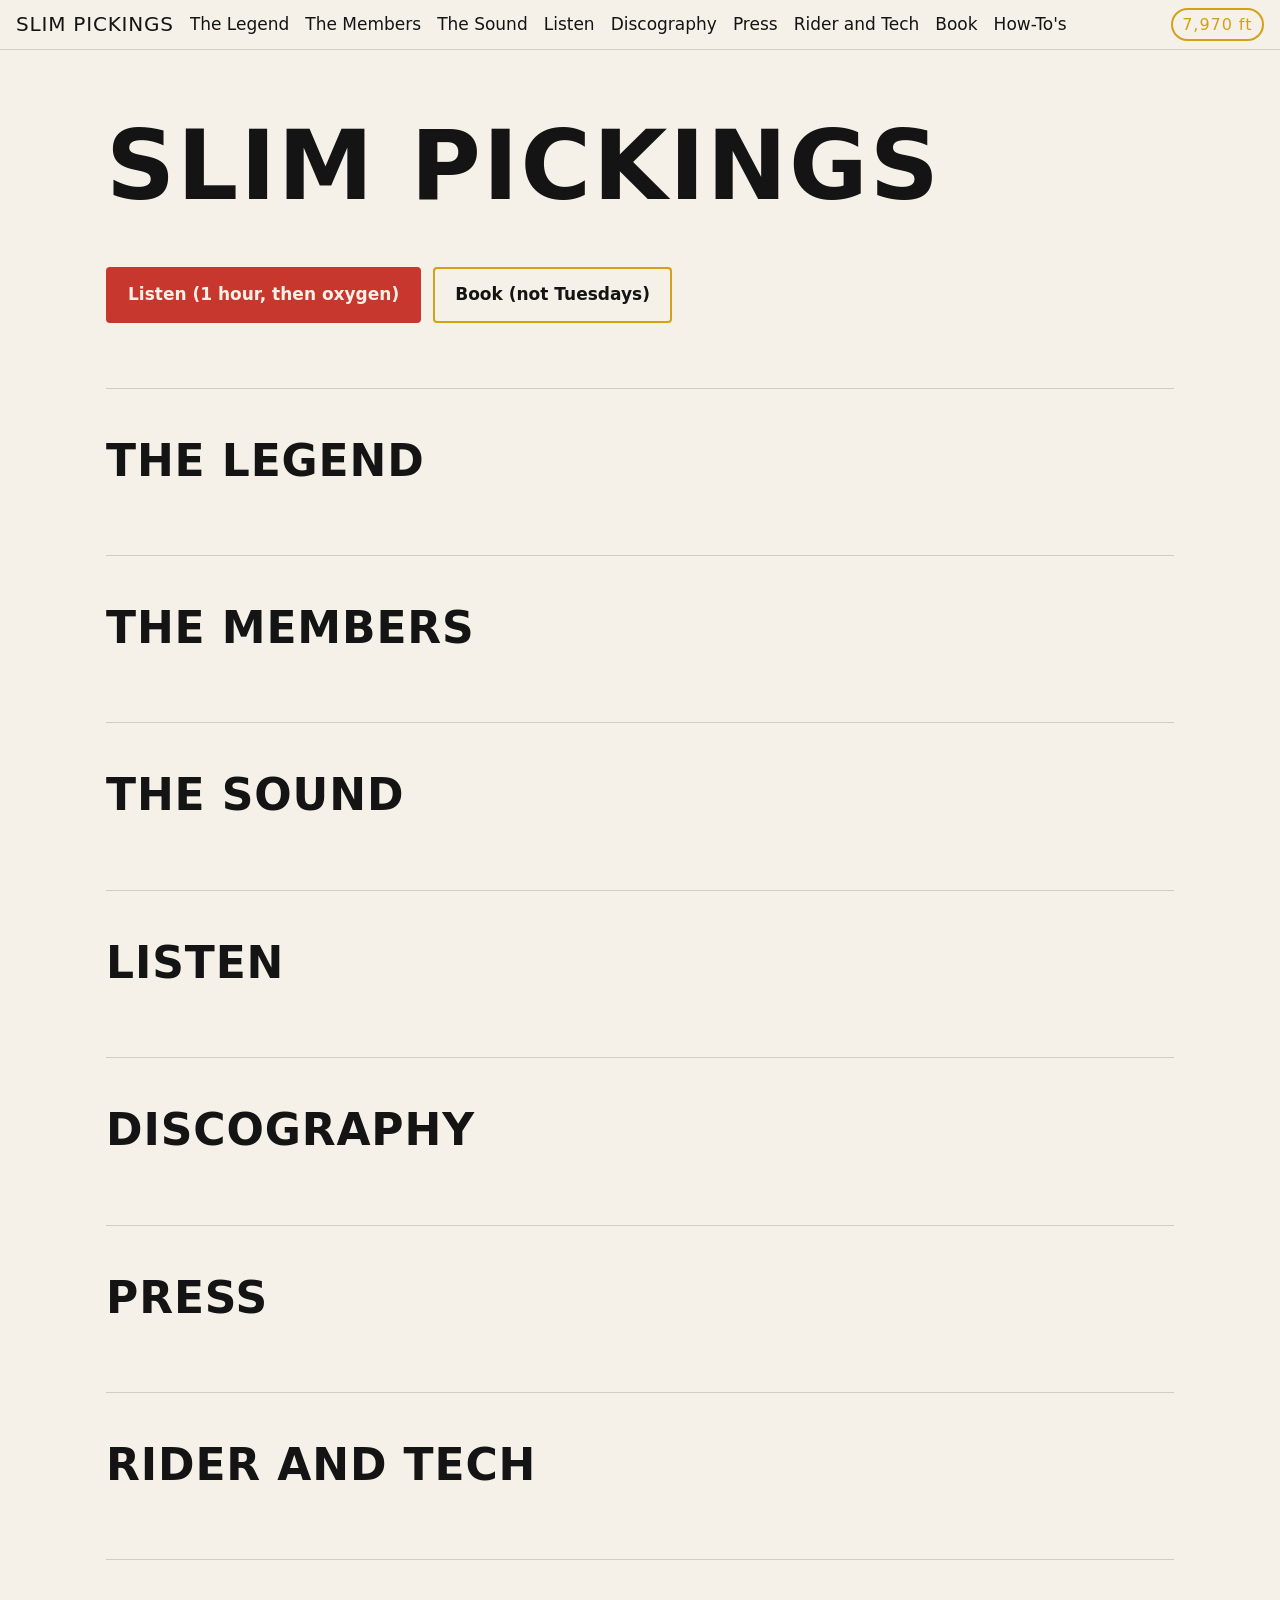
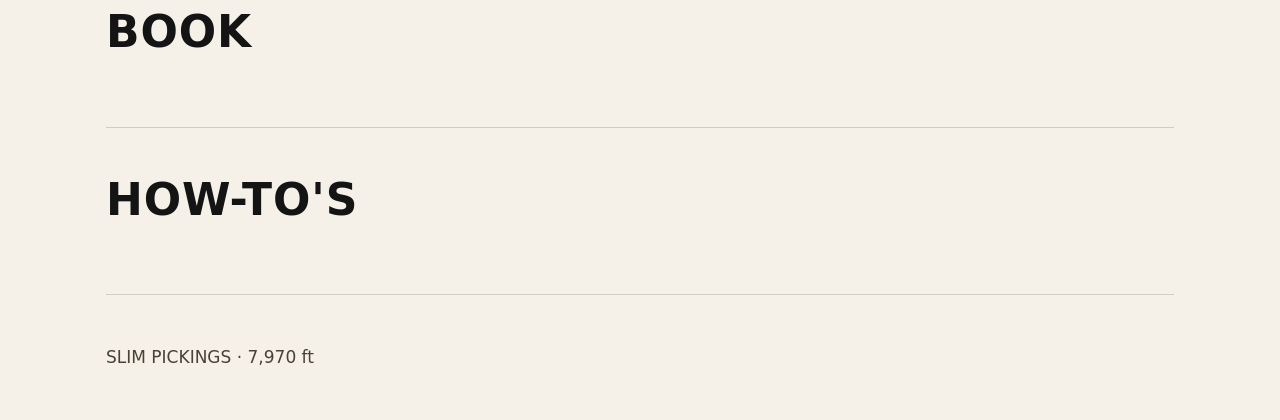
==== index.html @ 4cf45680 "feat(scaffold): eleven sections, sticky nav, palette tokens, PWA shell, Firebase config - index.html" ====
<!doctype html>
<html lang="en">
  <head>
    <meta charset="utf-8" />
    <meta name="viewport" content="width=device-width, initial-scale=1" />
    <title>SLIM PICKINGS</title>
    <meta
      name="description"
      content="Two decks, one horse, strictly 4/4. The highest DJs on Earth."
    />
    <meta name="color-scheme" content="dark light" />
    <meta name="theme-color" content="#0b1a2b" />
    <link rel="manifest" href="manifest.json" />
    <link rel="icon" href="assets/icons/favicon.svg" type="image/svg+xml" />
    <link rel="icon" href="assets/icons/icon-192.png" type="image/png" sizes="192x192" />
    <link rel="apple-touch-icon" href="assets/icons/apple-touch-icon.png" />
    <meta name="apple-mobile-web-app-capable" content="yes" />
    <meta name="apple-mobile-web-app-status-bar-style" content="black-translucent" />
    <meta name="apple-mobile-web-app-title" content="SLIM PICKINGS" />
    <link rel="stylesheet" href="styles.css" />
    <script type="module" src="app.js"></script>
  </head>
  <body>
    <a class="skip-link" href="#main">Skip to content</a>

    <nav class="site-nav" aria-label="Sections">
      <a class="site-nav__home" href="#top">SLIM PICKINGS</a>
      <ul class="site-nav__list">
        <li><a href="#legend">The Legend</a></li>
        <li><a href="#members">The Members</a></li>
        <li><a href="#sound">The Sound</a></li>
        <li><a href="#listen">Listen</a></li>
        <li><a href="#releases">Discography</a></li>
        <li><a href="#press">Press</a></li>
        <li><a href="#rider">Rider and Tech</a></li>
        <li><a href="#book">Book</a></li>
        <li><a href="#howto">How-To's</a></li>
      </ul>
      <span class="altitude-badge">7,970 ft</span>
    </nav>

    <main id="main">
      <section id="top" class="hero" aria-labelledby="hero-title">
        <h1 id="hero-title">SLIM PICKINGS</h1>
        <p class="hero__actions">
          <a class="button button--primary" href="#listen">Listen (1 hour, then oxygen)</a>
          <a class="button" href="#book">Book (not Tuesdays)</a>
        </p>
      </section>

      <section id="legend" aria-labelledby="legend-title">
        <h2 id="legend-title">The Legend</h2>
      </section>

      <section id="members" aria-labelledby="members-title">
        <h2 id="members-title">The Members</h2>
      </section>

      <section id="sound" aria-labelledby="sound-title">
        <h2 id="sound-title">The Sound</h2>
      </section>

      <section id="listen" aria-labelledby="listen-title">
        <h2 id="listen-title">Listen</h2>
      </section>

      <section id="releases" aria-labelledby="releases-title">
        <h2 id="releases-title">Discography</h2>
      </section>

      <section id="press" aria-labelledby="press-title">
        <h2 id="press-title">Press</h2>
      </section>

      <section id="rider" aria-labelledby="rider-title">
        <h2 id="rider-title">Rider and Tech</h2>
      </section>

      <section id="book" aria-labelledby="book-title">
        <h2 id="book-title">Book</h2>
      </section>

      <section id="howto" aria-labelledby="howto-title">
        <h2 id="howto-title">How-To's</h2>
      </section>
    </main>

    <footer class="site-footer">
      <p>SLIM PICKINGS · 7,970 ft</p>
    </footer>
  </body>
</html>
---- styles.css ----
/* SLIM PICKINGS — styles.css
   Phase 0: palette tokens and the structural minimum. The design pass is Phase 2. */

:root {
  /* Palette (docs/build-brief.md, Design Direction) */
  --night: #0b1a2b;
  --snow: #f5f1e8;
  --altiplano: #c8372d;
  --brass: #d4a017;
  --wool: #e9dcc3;
  --ink: #141414;

  /* Roles, dark by default: it is night on a mountain */
  --bg: var(--night);
  --fg: var(--snow);
  --muted: var(--wool);
  --accent: var(--altiplano);
  --link: var(--brass);
  --panel: #12253a;
  --rule: rgb(245 241 232 / 0.16);

  /* Type and measure */
  --font-display: 'Bebas Neue', 'Anton', Impact, 'Arial Narrow', system-ui, sans-serif;
  --font-body: system-ui, -apple-system, 'Segoe UI', Roboto, 'Helvetica Neue', Arial, sans-serif;
  --measure: 65ch;
  --max-width: 1100px;
  --gutter: 16px;

  color-scheme: dark light;
}

@media (prefers-color-scheme: light) {
  :root:not([data-theme='dark']) {
    --bg: var(--snow);
    --fg: var(--ink);
    --muted: #4a4136;
    --panel: var(--wool);
    --rule: rgb(20 20 20 / 0.16);
    --link: #8a6708;
  }
}

:root[data-theme='light'] {
  --bg: var(--snow);
  --fg: var(--ink);
  --muted: #4a4136;
  --panel: var(--wool);
  --rule: rgb(20 20 20 / 0.16);
  --link: #8a6708;
}

*,
*::before,
*::after {
  box-sizing: border-box;
}

html {
  scroll-padding-top: 4rem;
}

@media (prefers-reduced-motion: no-preference) {
  html {
    scroll-behavior: smooth;
  }
}

body {
  margin: 0;
  background: var(--bg);
  color: var(--fg);
  font-family: var(--font-body);
  font-size: 17px;
  line-height: 1.6;
  font-variant-numeric: tabular-nums;
}

h1,
h2,
h3 {
  font-family: var(--font-display);
  font-weight: 700;
  letter-spacing: 0.02em;
  text-transform: uppercase;
  line-height: 1.1;
  margin: 0 0 0.5em;
}

h1 {
  font-size: clamp(2.75rem, 10vw, 6rem);
}

h2 {
  font-size: clamp(1.75rem, 5vw, 2.75rem);
}

a {
  color: var(--link);
}

:focus-visible {
  outline: 3px solid var(--brass);
  outline-offset: 3px;
}

/* Skip link */
.skip-link {
  position: absolute;
  left: var(--gutter);
  top: -100px;
  padding: 0.5rem 1rem;
  background: var(--brass);
  color: var(--ink);
  z-index: 100;
}

.skip-link:focus {
  top: var(--gutter);
}

/* Sticky nav with the altitude badge */
.site-nav {
  position: sticky;
  top: 0;
  z-index: 50;
  display: flex;
  align-items: center;
  gap: 1rem;
  padding: 0.5rem var(--gutter);
  background: var(--bg);
  border-bottom: 1px solid var(--rule);
}

.site-nav__home {
  font-family: var(--font-display);
  font-size: 1.25rem;
  letter-spacing: 0.04em;
  color: var(--fg);
  text-decoration: none;
  white-space: nowrap;
}

.site-nav__list {
  display: flex;
  gap: 1rem;
  margin: 0;
  padding: 0;
  list-style: none;
  overflow-x: auto;
  white-space: nowrap;
  flex: 1 1 auto;
  min-width: 0;
}

.site-nav__list a {
  color: var(--fg);
  text-decoration: none;
  padding: 0.25rem 0;
}

.site-nav__list a:hover {
  color: var(--link);
}

.altitude-badge {
  font-family: var(--font-display);
  font-size: 1rem;
  letter-spacing: 0.06em;
  color: var(--brass);
  border: 2px solid var(--brass);
  border-radius: 999px;
  padding: 0.1rem 0.6rem;
  white-space: nowrap;
}

/* Sections */
main {
  max-width: var(--max-width);
  margin: 0 auto;
  padding: 0 var(--gutter);
}

main > section {
  padding: 3rem 0;
  border-bottom: 1px solid var(--rule);
}

main > section p {
  max-width: var(--measure);
}

.hero {
  padding-top: 4rem;
}

.hero__actions {
  display: flex;
  flex-wrap: wrap;
  gap: 0.75rem;
}

.button {
  display: inline-block;
  padding: 0.75rem 1.25rem;
  border: 2px solid var(--brass);
  border-radius: 4px;
  color: var(--fg);
  text-decoration: none;
  font-weight: 600;
}

.button--primary {
  background: var(--accent);
  border-color: var(--accent);
  color: var(--snow);
}

.site-footer {
  max-width: var(--max-width);
  margin: 0 auto;
  padding: 2rem var(--gutter);
  color: var(--muted);
}
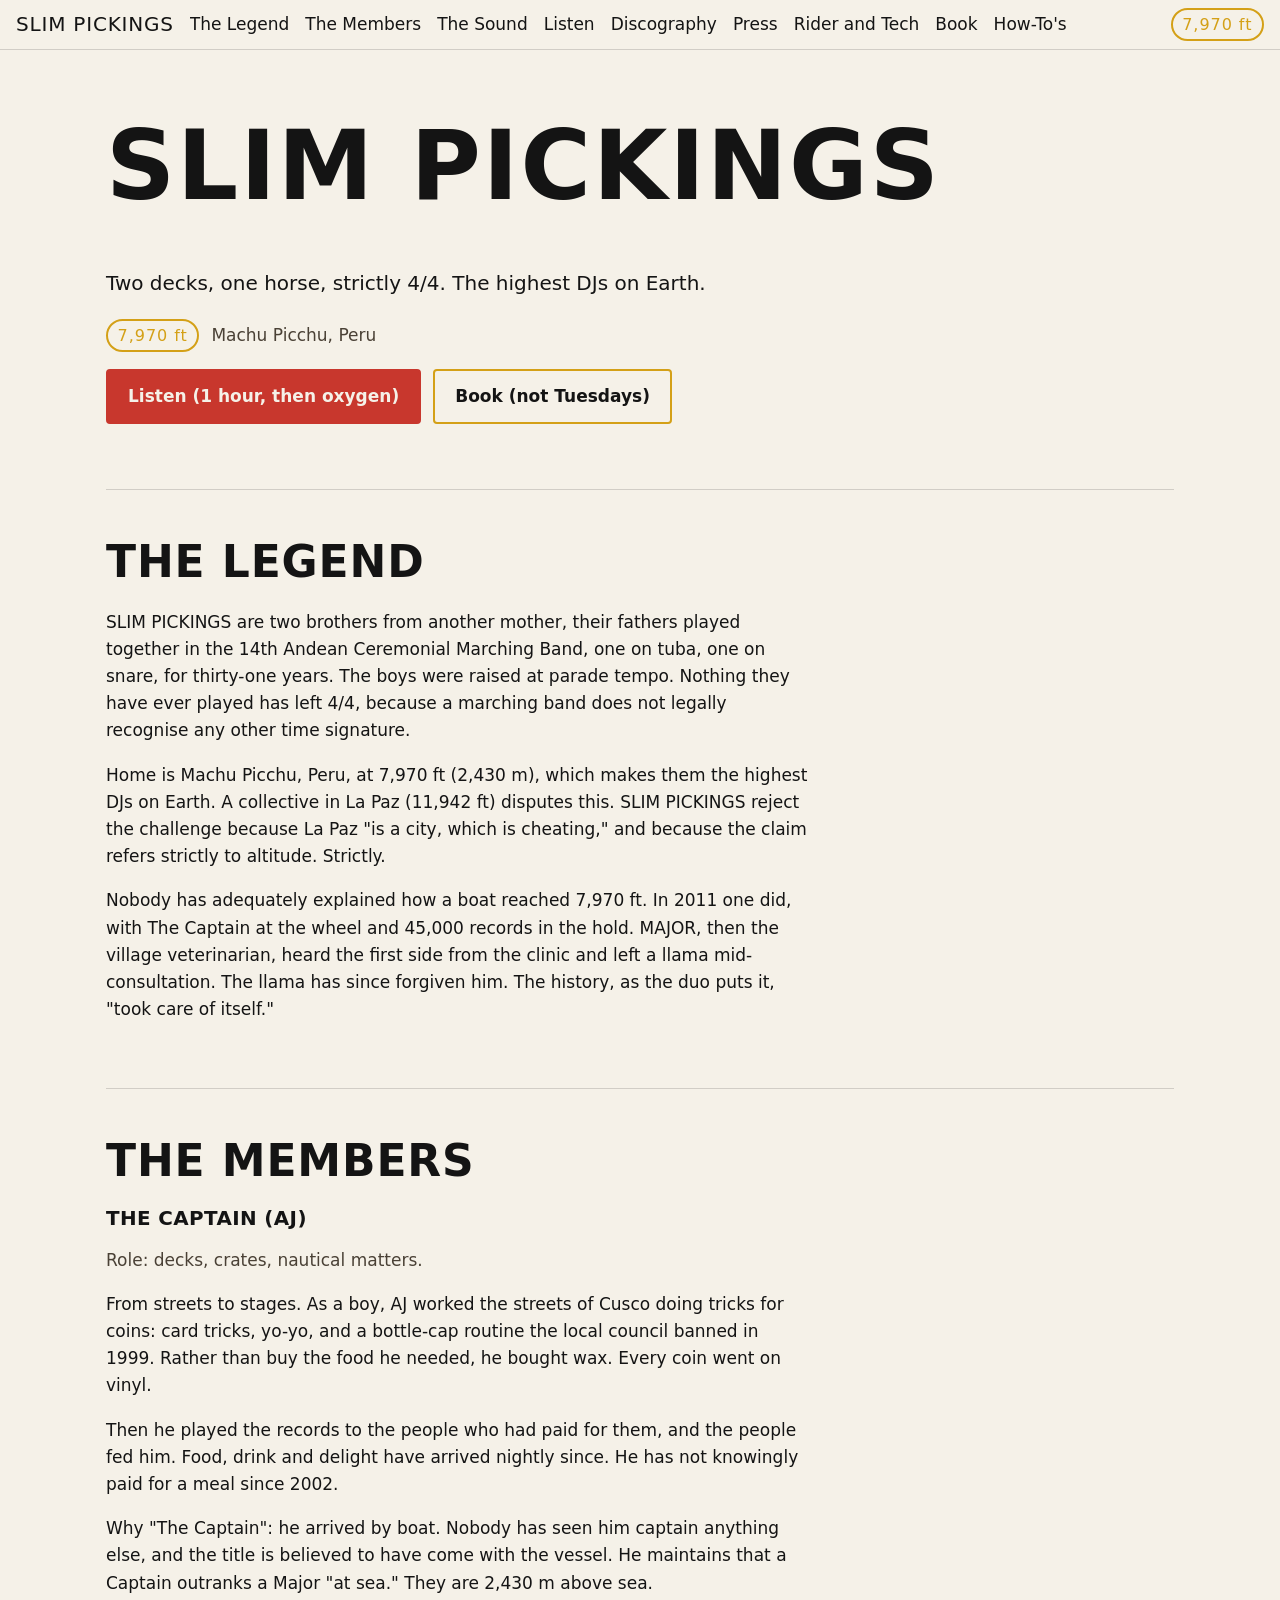
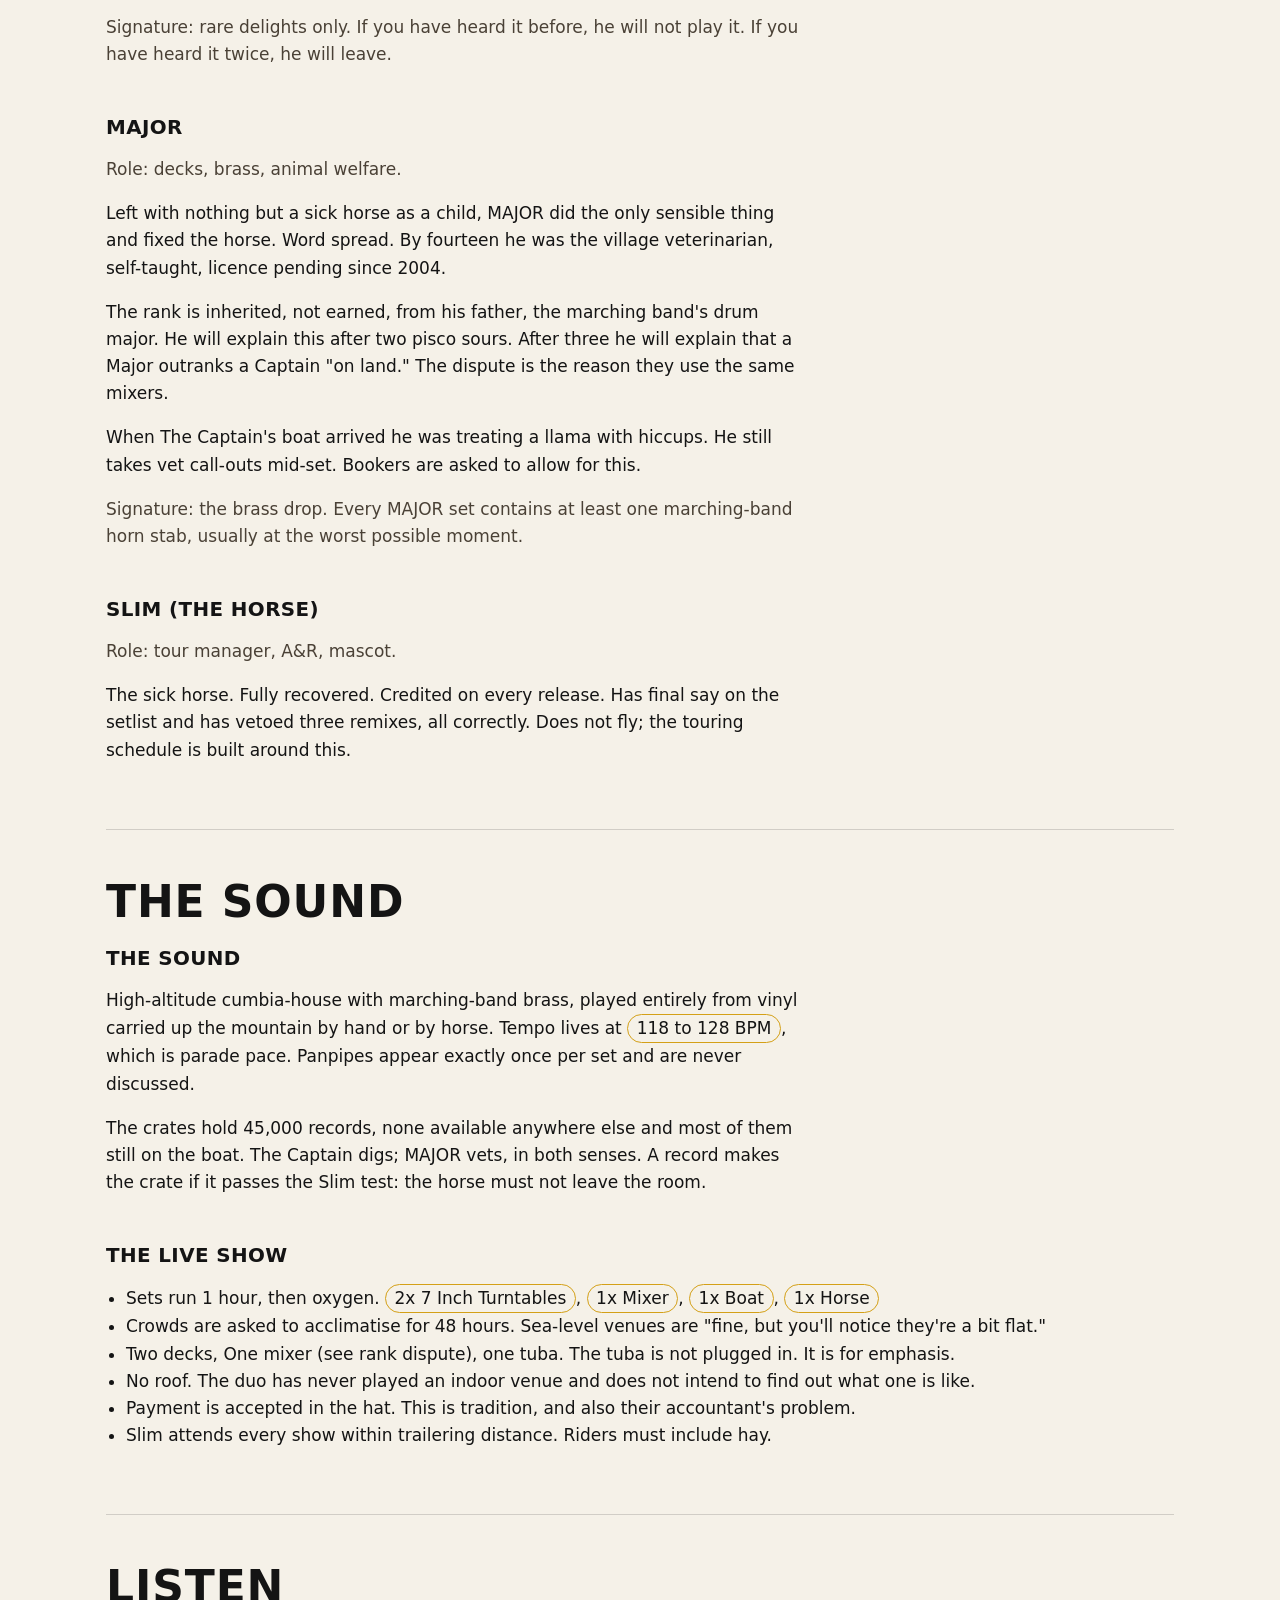
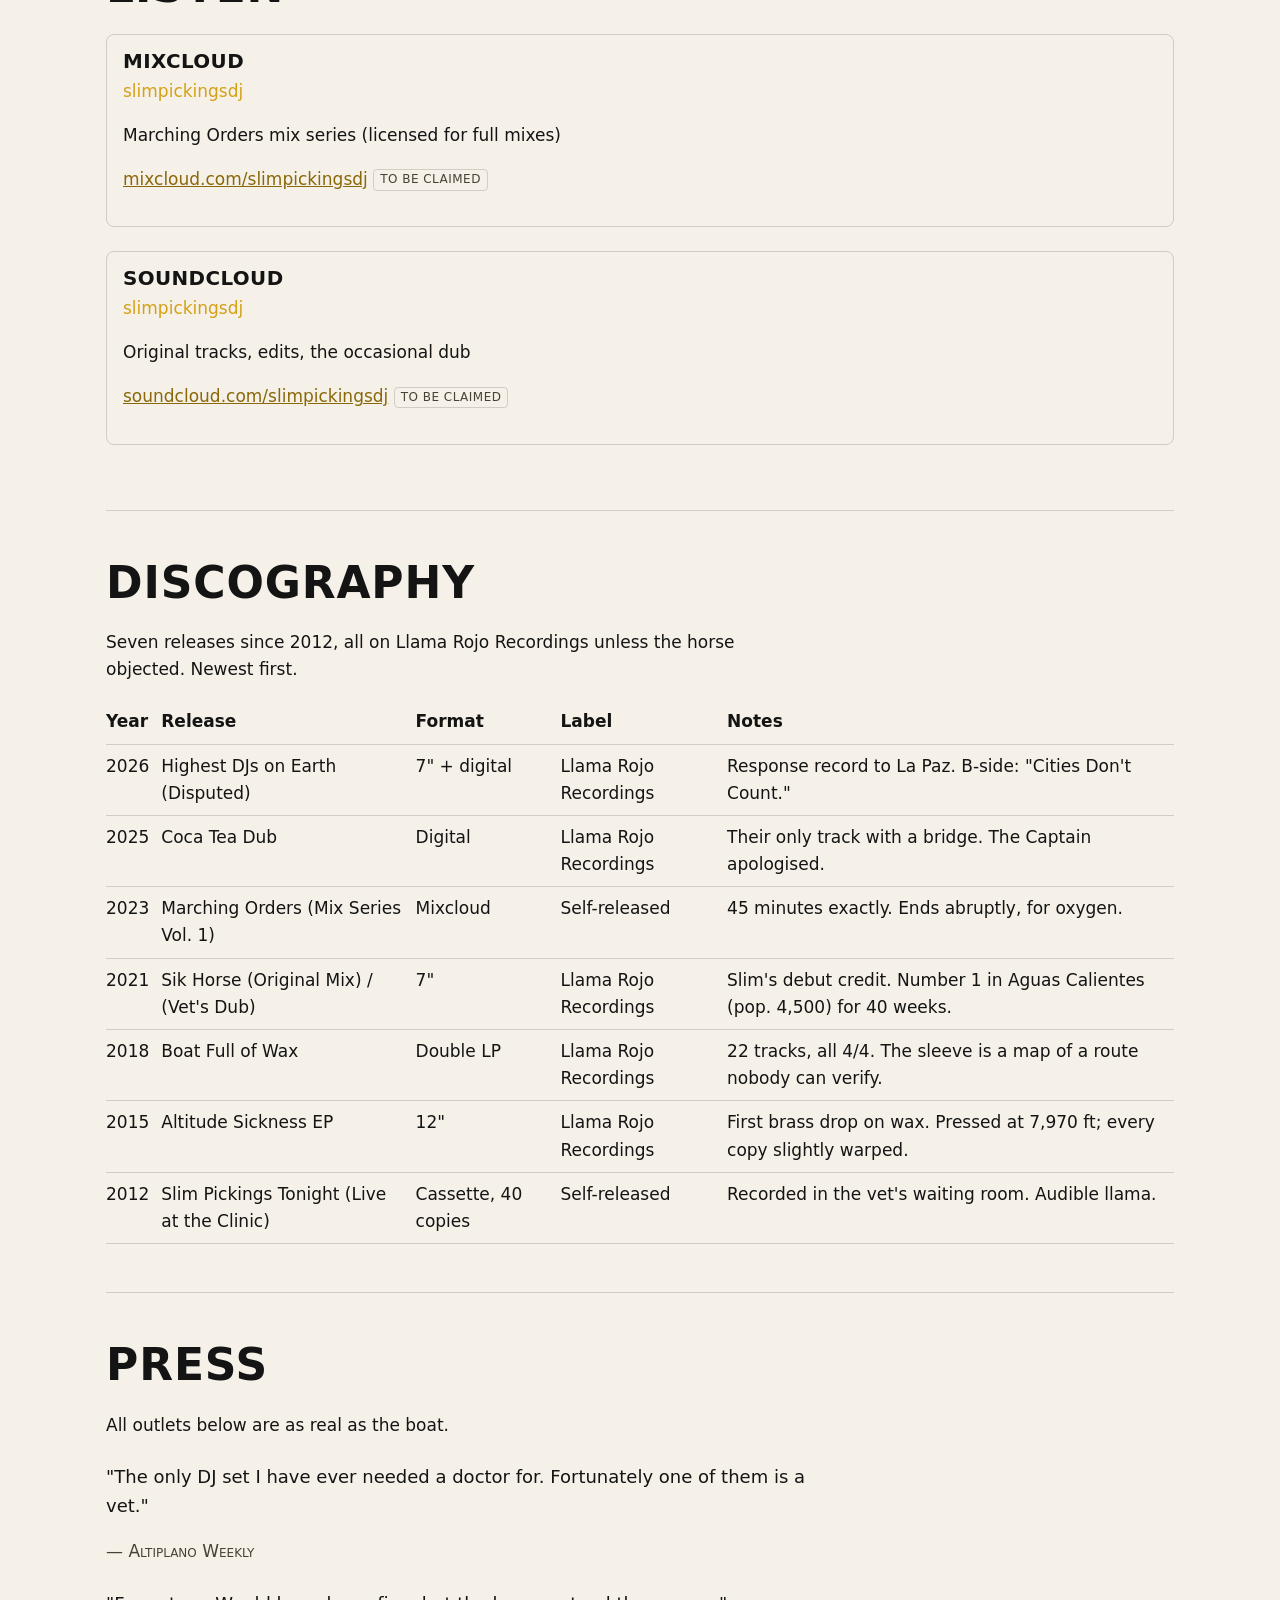
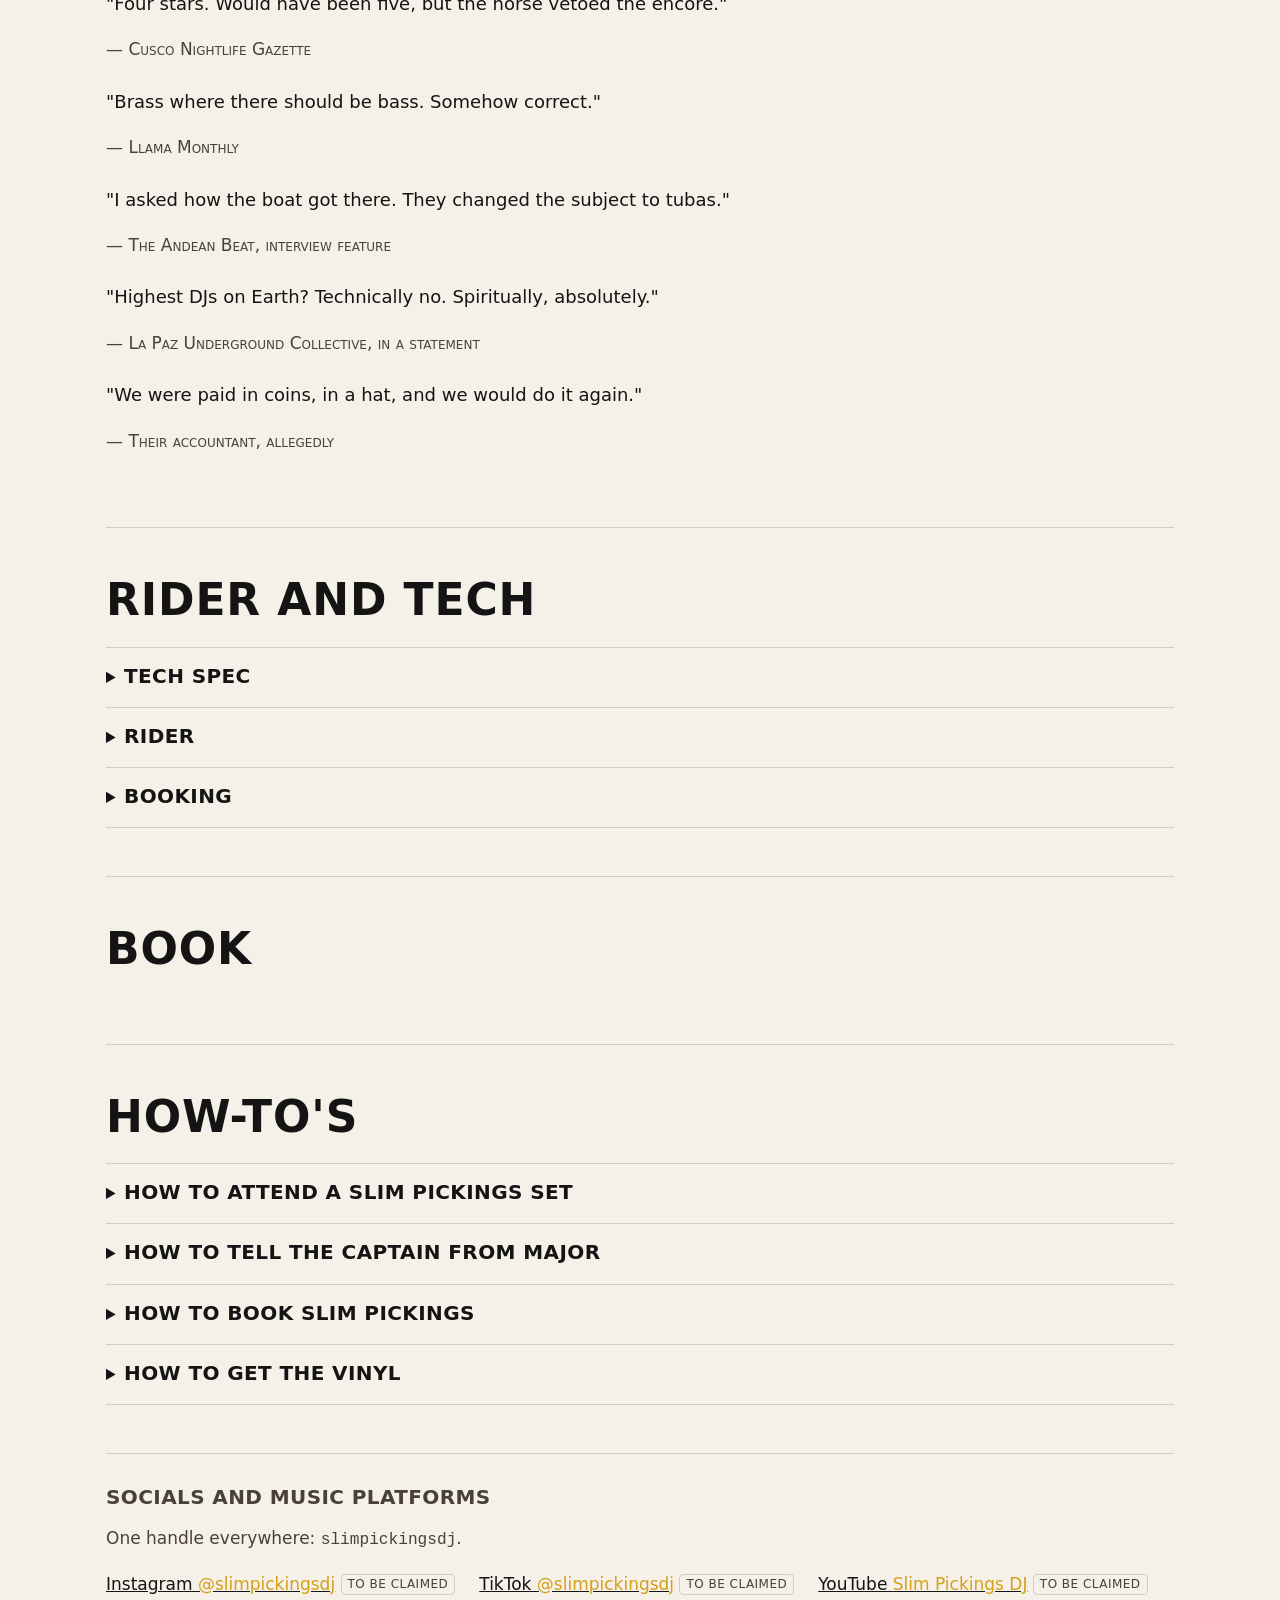
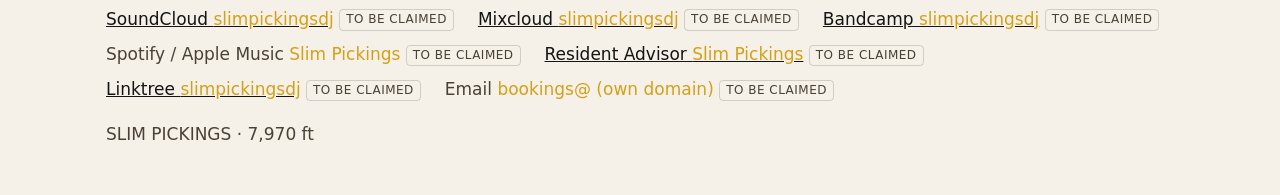
==== commit 12630b89: "feat(content): port every press-kit section verbatim; one typo fixed - index.html: Legend, Members (" ====
--- a/index.html
+++ b/index.html
@@ -42,6 +42,11 @@
     <main id="main">
       <section id="top" class="hero" aria-labelledby="hero-title">
         <h1 id="hero-title">SLIM PICKINGS</h1>
+        <p class="hero__tagline">Two decks, one horse, strictly 4/4. The highest DJs on Earth.</p>
+        <p class="hero__where">
+          <span class="altitude-badge">7,970 ft</span>
+          <span class="hero__place">Machu Picchu, Peru</span>
+        </p>
         <p class="hero__actions">
           <a class="button button--primary" href="#listen">Listen (1 hour, then oxygen)</a>
           <a class="button" href="#book">Book (not Tuesdays)</a>
@@ -50,30 +55,321 @@
 
       <section id="legend" aria-labelledby="legend-title">
         <h2 id="legend-title">The Legend</h2>
+        <p>
+          SLIM PICKINGS are two brothers from another mother, their fathers played together in the
+          14th Andean Ceremonial Marching Band, one on tuba, one on snare, for thirty-one years. The
+          boys were raised at parade tempo. Nothing they have ever played has left 4/4, because a
+          marching band does not legally recognise any other time signature.
+        </p>
+        <p>
+          Home is Machu Picchu, Peru, at 7,970 ft (2,430 m), which makes them the highest DJs on
+          Earth. A collective in La Paz (11,942 ft) disputes this. SLIM PICKINGS reject the
+          challenge because La Paz "is a city, which is cheating," and because the claim refers
+          strictly to altitude. Strictly.
+        </p>
+        <p>
+          Nobody has adequately explained how a boat reached 7,970 ft. In 2011 one did, with The
+          Captain at the wheel and 45,000 records in the hold. MAJOR, then the village veterinarian,
+          heard the first side from the clinic and left a llama mid-consultation. The llama has
+          since forgiven him. The history, as the duo puts it, "took care of itself."
+        </p>
       </section>
 
       <section id="members" aria-labelledby="members-title">
         <h2 id="members-title">The Members</h2>
+        <div class="cards">
+          <article class="card" aria-labelledby="captain-title">
+            <div class="card__art" aria-hidden="true"></div>
+            <h3 id="captain-title">The Captain (AJ)</h3>
+            <p class="card__role">Role: decks, crates, nautical matters.</p>
+            <p>
+              From streets to stages. As a boy, AJ worked the streets of Cusco doing tricks for
+              coins: card tricks, yo-yo, and a bottle-cap routine the local council banned in 1999.
+              Rather than buy the food he needed, he bought wax. Every coin went on vinyl.
+            </p>
+            <p>
+              Then he played the records to the people who had paid for them, and the people fed
+              him. Food, drink and delight have arrived nightly since. He has not knowingly paid for
+              a meal since 2002.
+            </p>
+            <p>
+              Why "The Captain": he arrived by boat. Nobody has seen him captain anything else, and
+              the title is believed to have come with the vessel. He maintains that a Captain
+              outranks a Major "at sea." They are 2,430 m above sea.
+            </p>
+            <p class="card__signature">
+              Signature: rare delights only. If you have heard it before, he will not play it. If
+              you have heard it twice, he will leave.
+            </p>
+          </article>
+
+          <article class="card" aria-labelledby="major-title">
+            <div class="card__art" aria-hidden="true"></div>
+            <h3 id="major-title">MAJOR</h3>
+            <p class="card__role">Role: decks, brass, animal welfare.</p>
+            <p>
+              Left with nothing but a sick horse as a child, MAJOR did the only sensible thing and
+              fixed the horse. Word spread. By fourteen he was the village veterinarian,
+              self-taught, licence pending since 2004.
+            </p>
+            <p>
+              The rank is inherited, not earned, from his father, the marching band's drum major. He
+              will explain this after two pisco sours. After three he will explain that a Major
+              outranks a Captain "on land." The dispute is the reason they use the same mixers.
+            </p>
+            <p>
+              When The Captain's boat arrived he was treating a llama with hiccups. He still takes
+              vet call-outs mid-set. Bookers are asked to allow for this.
+            </p>
+            <p class="card__signature">
+              Signature: the brass drop. Every MAJOR set contains at least one marching-band horn
+              stab, usually at the worst possible moment.
+            </p>
+          </article>
+
+          <article class="card" aria-labelledby="slim-title">
+            <div class="card__art" aria-hidden="true"></div>
+            <h3 id="slim-title">Slim (the horse)</h3>
+            <p class="card__role">Role: tour manager, A&amp;R, mascot.</p>
+            <p>
+              The sick horse. Fully recovered. Credited on every release. Has final say on the
+              setlist and has vetoed three remixes, all correctly. Does not fly; the touring
+              schedule is built around this.
+            </p>
+          </article>
+        </div>
       </section>
 
       <section id="sound" aria-labelledby="sound-title">
         <h2 id="sound-title">The Sound</h2>
+        <div class="columns">
+          <div>
+            <h3>The sound</h3>
+            <p>
+              High-altitude cumbia-house with marching-band brass, played entirely from vinyl
+              carried up the mountain by hand or by horse. Tempo lives at
+              <span class="chip">118 to 128 BPM</span>, which is parade pace. Panpipes appear
+              exactly once per set and are never discussed.
+            </p>
+            <p>
+              The crates hold 45,000 records, none available anywhere else and most of them still on
+              the boat. The Captain digs; MAJOR vets, in both senses. A record makes the crate if it
+              passes the Slim test: the horse must not leave the room.
+            </p>
+          </div>
+          <div>
+            <h3>The live show</h3>
+            <ul class="live-show">
+              <li>
+                Sets run 1 hour, then oxygen. <span class="chip">2x 7 Inch Turntables</span>,
+                <span class="chip">1x Mixer</span>, <span class="chip">1x Boat</span>,
+                <span class="chip">1x Horse</span>
+              </li>
+              <li>
+                Crowds are asked to acclimatise for 48 hours. Sea-level venues are "fine, but you'll
+                notice they're a bit flat."
+              </li>
+              <li>
+                Two decks, One mixer (see rank dispute), one tuba. The tuba is not plugged in. It is
+                for emphasis.
+              </li>
+              <li>
+                No roof. The duo has never played an indoor venue and does not intend to find out
+                what one is like.
+              </li>
+              <li>
+                Payment is accepted in the hat. This is tradition, and also their accountant's
+                problem.
+              </li>
+              <li>Slim attends every show within trailering distance. Riders must include hay.</li>
+            </ul>
+          </div>
+        </div>
       </section>
 
       <section id="listen" aria-labelledby="listen-title">
         <h2 id="listen-title">Listen</h2>
+        <ul class="tiles">
+          <li class="tile" data-placeholder="true">
+            <h3>Mixcloud</h3>
+            <p class="tile__handle">slimpickingsdj</p>
+            <p>Marching Orders mix series (licensed for full mixes)</p>
+            <p>
+              <a
+                href="https://www.mixcloud.com/slimpickingsdj/"
+                data-placeholder="true"
+                rel="nofollow noopener"
+                >mixcloud.com/slimpickingsdj</a
+              >
+              <span class="tag">to be claimed</span>
+            </p>
+          </li>
+          <li class="tile" data-placeholder="true">
+            <h3>SoundCloud</h3>
+            <p class="tile__handle">slimpickingsdj</p>
+            <p>Original tracks, edits, the occasional dub</p>
+            <p>
+              <a
+                href="https://soundcloud.com/slimpickingsdj"
+                data-placeholder="true"
+                rel="nofollow noopener"
+                >soundcloud.com/slimpickingsdj</a
+              >
+              <span class="tag">to be claimed</span>
+            </p>
+          </li>
+        </ul>
       </section>
 
       <section id="releases" aria-labelledby="releases-title">
         <h2 id="releases-title">Discography</h2>
+        <p>
+          Seven releases since 2012, all on Llama Rojo Recordings unless the horse objected. Newest
+          first.
+        </p>
+        <div class="table-wrap">
+          <table class="releases">
+            <thead>
+              <tr>
+                <th scope="col">Year</th>
+                <th scope="col">Release</th>
+                <th scope="col">Format</th>
+                <th scope="col">Label</th>
+                <th scope="col">Notes</th>
+              </tr>
+            </thead>
+            <tbody>
+              <tr>
+                <td>2026</td>
+                <td>Highest DJs on Earth (Disputed)</td>
+                <td>7" + digital</td>
+                <td>Llama Rojo Recordings</td>
+                <td>Response record to La Paz. B-side: "Cities Don't Count."</td>
+              </tr>
+              <tr>
+                <td>2025</td>
+                <td>Coca Tea Dub</td>
+                <td>Digital</td>
+                <td>Llama Rojo Recordings</td>
+                <td>Their only track with a bridge. The Captain apologised.</td>
+              </tr>
+              <tr>
+                <td>2023</td>
+                <td>Marching Orders (Mix Series Vol. 1)</td>
+                <td>Mixcloud</td>
+                <td>Self-released</td>
+                <td>45 minutes exactly. Ends abruptly, for oxygen.</td>
+              </tr>
+              <tr>
+                <td>2021</td>
+                <td>Sik Horse (Original Mix) / (Vet's Dub)</td>
+                <td>7"</td>
+                <td>Llama Rojo Recordings</td>
+                <td>Slim's debut credit. Number 1 in Aguas Calientes (pop. 4,500) for 40 weeks.</td>
+              </tr>
+              <tr>
+                <td>2018</td>
+                <td>Boat Full of Wax</td>
+                <td>Double LP</td>
+                <td>Llama Rojo Recordings</td>
+                <td>22 tracks, all 4/4. The sleeve is a map of a route nobody can verify.</td>
+              </tr>
+              <tr>
+                <td>2015</td>
+                <td>Altitude Sickness EP</td>
+                <td>12"</td>
+                <td>Llama Rojo Recordings</td>
+                <td>First brass drop on wax. Pressed at 7,970 ft; every copy slightly warped.</td>
+              </tr>
+              <tr>
+                <td>2012</td>
+                <td>Slim Pickings Tonight (Live at the Clinic)</td>
+                <td>Cassette, 40 copies</td>
+                <td>Self-released</td>
+                <td>Recorded in the vet's waiting room. Audible llama.</td>
+              </tr>
+            </tbody>
+          </table>
+        </div>
       </section>
 
       <section id="press" aria-labelledby="press-title">
         <h2 id="press-title">Press</h2>
+        <p>All outlets below are as real as the boat.</p>
+        <figure class="quote">
+          <blockquote>
+            <p>
+              "The only DJ set I have ever needed a doctor for. Fortunately one of them is a vet."
+            </p>
+          </blockquote>
+          <figcaption>— Altiplano Weekly</figcaption>
+        </figure>
+        <figure class="quote">
+          <blockquote>
+            <p>"Four stars. Would have been five, but the horse vetoed the encore."</p>
+          </blockquote>
+          <figcaption>— Cusco Nightlife Gazette</figcaption>
+        </figure>
+        <figure class="quote">
+          <blockquote><p>"Brass where there should be bass. Somehow correct."</p></blockquote>
+          <figcaption>— Llama Monthly</figcaption>
+        </figure>
+        <figure class="quote">
+          <blockquote>
+            <p>"I asked how the boat got there. They changed the subject to tubas."</p>
+          </blockquote>
+          <figcaption>— The Andean Beat, interview feature</figcaption>
+        </figure>
+        <figure class="quote">
+          <blockquote>
+            <p>"Highest DJs on Earth? Technically no. Spiritually, absolutely."</p>
+          </blockquote>
+          <figcaption>— La Paz Underground Collective, in a statement</figcaption>
+        </figure>
+        <figure class="quote">
+          <blockquote>
+            <p>"We were paid in coins, in a hat, and we would do it again."</p>
+          </blockquote>
+          <figcaption>— Their accountant, allegedly</figcaption>
+        </figure>
       </section>
 
       <section id="rider" aria-labelledby="rider-title">
         <h2 id="rider-title">Rider and Tech</h2>
+        <details class="accordion">
+          <summary><h3>Tech spec</h3></summary>
+          <ul>
+            <li>2 x turntables, 7" direct drive. Belt drive is "a sea-level opinion."</li>
+            <li>1 x mixer. Do not ask.</li>
+            <li>1 x monitor wedge, angled toward the horse.</li>
+            <li>Table height 1.2 m. The Captain mixes standing; MAJOR mixes at attention.</li>
+            <li>
+              No CDJs. USB sticks are confiscated and returned at the end of the night, formatted.
+            </li>
+          </ul>
+        </details>
+        <details class="accordion">
+          <summary><h3>Rider</h3></summary>
+          <ul>
+            <li>Coca tea, continuous.</li>
+            <li>2 x medical oxygen cylinders, plus 1 spare.</li>
+            <li>1 x bale of hay, 1 x bucket, water (Slim).</li>
+            <li>1 x vet kit (MAJOR takes call-outs).</li>
+            <li>1 x hat, wide brim, for payment.</li>
+            <li>No green room. They prefer a stable.</li>
+          </ul>
+        </details>
+        <details class="accordion">
+          <summary><h3>Booking</h3></summary>
+          <ul>
+            <li>Enquiries: DM any channel below, or carrier llama (allow 6 to 8 weeks).</li>
+            <li>
+              Fees: coins, in the hat, on the night. Bank transfer accepted "for bigger hats."
+            </li>
+            <li>Territories: anywhere Slim can be trailered. Overseas enquiries require a boat.</li>
+            <li>Availability: not Tuesdays. Tuesdays are clinic days.</li>
+          </ul>
+        </details>
       </section>
 
       <section id="book" aria-labelledby="book-title">
@@ -82,10 +378,145 @@
 
       <section id="howto" aria-labelledby="howto-title">
         <h2 id="howto-title">How-To's</h2>
+        <details class="accordion">
+          <summary><h3>How to attend a SLIM PICKINGS set</h3></summary>
+          <ol>
+            <li>
+              Acclimatise for 48 hours. Sea-level attendees who feel fine should be concerned.
+            </li>
+            <li>Bring coins. The hat comes round at the brass drop.</li>
+            <li>
+              Bring layers. Nights at 7,970 ft are cold, and the duo refuses to play under a roof.
+            </li>
+            <li>
+              Do not request a song. The Captain has never played one and has twice left a venue
+              over it.
+            </li>
+            <li>Clap in 4/4. Anything else will be corrected from the stage.</li>
+          </ol>
+        </details>
+        <details class="accordion">
+          <summary><h3>How to tell The Captain from MAJOR</h3></summary>
+          <ol>
+            <li>The Captain is the one facing the sea. There is no sea. He faces it anyway.</li>
+            <li>MAJOR is the one standing at attention.</li>
+            <li>
+              If one leaves mid-set with a bag, that is MAJOR, and an animal somewhere needs him.
+            </li>
+            <li>
+              If one leaves mid-set without a bag, that is The Captain, and someone requested a
+              song.
+            </li>
+          </ol>
+        </details>
+        <details class="accordion">
+          <summary><h3>How to book SLIM PICKINGS</h3></summary>
+          <ol>
+            <li>DM any channel above, or dispatch a carrier llama (6 to 8 weeks).</li>
+            <li>Confirm the venue has no roof, a stable, and a hat.</li>
+            <li>Confirm it is not a Tuesday.</li>
+            <li>Agree the fee in coins. Specify the hat size in writing.</li>
+            <li>Do not ask about the boat.</li>
+          </ol>
+        </details>
+        <details class="accordion">
+          <summary><h3>How to get the vinyl</h3></summary>
+          <ol>
+            <li>You can't. It is on the boat.</li>
+            <li>The boat is at 7,970 ft.</li>
+            <li>
+              Bandcamp has the digital versions, which The Captain describes as "a rumour of the
+              record."
+            </li>
+          </ol>
+        </details>
       </section>
     </main>
 
     <footer class="site-footer">
+      <nav class="socials" aria-labelledby="socials-title">
+        <h2 id="socials-title" class="socials__title">Socials and Music Platforms</h2>
+        <p>One handle everywhere: <code>slimpickingsdj</code>.</p>
+        <ul class="socials__list">
+          <li>
+            <a
+              href="https://www.instagram.com/slimpickingsdj/"
+              data-placeholder="true"
+              rel="nofollow noopener"
+              >Instagram <span class="handle">@slimpickingsdj</span></a
+            >
+            <span class="tag">to be claimed</span>
+          </li>
+          <li>
+            <a
+              href="https://www.tiktok.com/@slimpickingsdj"
+              data-placeholder="true"
+              rel="nofollow noopener"
+              >TikTok <span class="handle">@slimpickingsdj</span></a
+            >
+            <span class="tag">to be claimed</span>
+          </li>
+          <li>
+            <a
+              href="https://www.youtube.com/@slimpickingsdj"
+              data-placeholder="true"
+              rel="nofollow noopener"
+              >YouTube <span class="handle">Slim Pickings DJ</span></a
+            >
+            <span class="tag">to be claimed</span>
+          </li>
+          <li>
+            <a
+              href="https://soundcloud.com/slimpickingsdj"
+              data-placeholder="true"
+              rel="nofollow noopener"
+              >SoundCloud <span class="handle">slimpickingsdj</span></a
+            >
+            <span class="tag">to be claimed</span>
+          </li>
+          <li>
+            <a
+              href="https://www.mixcloud.com/slimpickingsdj/"
+              data-placeholder="true"
+              rel="nofollow noopener"
+              >Mixcloud <span class="handle">slimpickingsdj</span></a
+            >
+            <span class="tag">to be claimed</span>
+          </li>
+          <li>
+            <a
+              href="https://slimpickingsdj.bandcamp.com/"
+              data-placeholder="true"
+              rel="nofollow noopener"
+              >Bandcamp <span class="handle">slimpickingsdj</span></a
+            >
+            <span class="tag">to be claimed</span>
+          </li>
+          <li data-placeholder="true">
+            <span>Spotify / Apple Music <span class="handle">Slim Pickings</span></span>
+            <span class="tag">to be claimed</span>
+          </li>
+          <li>
+            <a href="https://ra.co/" data-placeholder="true" rel="nofollow noopener"
+              >Resident Advisor <span class="handle">Slim Pickings</span></a
+            >
+            <span class="tag">to be claimed</span>
+          </li>
+          <li>
+            <a
+              href="https://linktr.ee/slimpickingsdj"
+              data-placeholder="true"
+              rel="nofollow noopener"
+              >Linktree <span class="handle">slimpickingsdj</span></a
+            >
+            <span class="tag">to be claimed</span>
+          </li>
+          <li data-placeholder="true">
+            <span>Email <span class="handle">bookings@ (own domain)</span></span>
+            <span class="tag">to be claimed</span>
+          </li>
+        </ul>
+      </nav>
       <p>SLIM PICKINGS · 7,970 ft</p>
     </footer>
   </body>
--- a/styles.css
+++ b/styles.css
@@ -221,3 +221,176 @@
   padding: 2rem var(--gutter);
   color: var(--muted);
 }
+
+/* ---------- Phase 1: structure for the ported copy (the design pass is Phase 2) ---------- */
+
+.visually-hidden {
+  position: absolute;
+  width: 1px;
+  height: 1px;
+  margin: -1px;
+  padding: 0;
+  overflow: hidden;
+  clip: rect(0 0 0 0);
+  white-space: nowrap;
+  border: 0;
+}
+
+.hero__tagline {
+  font-size: 1.25rem;
+}
+
+.hero__where {
+  display: flex;
+  align-items: center;
+  gap: 0.75rem;
+  color: var(--muted);
+}
+
+/* Cards and columns stack on every width until Phase 2 */
+.cards,
+.columns {
+  display: grid;
+  gap: 2rem;
+}
+
+.card__art {
+  min-height: 0;
+}
+
+.card__role,
+.card__signature {
+  color: var(--muted);
+}
+
+.chip {
+  display: inline-block;
+  padding: 0 0.5em;
+  border: 1px solid var(--brass);
+  border-radius: 999px;
+  font-variant-numeric: tabular-nums;
+  white-space: nowrap;
+}
+
+.tag {
+  display: inline-block;
+  padding: 0 0.5em;
+  border: 1px solid var(--rule);
+  border-radius: 4px;
+  font-size: 0.75rem;
+  letter-spacing: 0.04em;
+  text-transform: uppercase;
+  color: var(--muted);
+  vertical-align: middle;
+}
+
+.tiles,
+.socials__list,
+.live-show {
+  padding-left: 0;
+  list-style: none;
+}
+
+.live-show {
+  padding-left: 1.25rem;
+  list-style: disc;
+}
+
+.tiles {
+  display: grid;
+  gap: 1.5rem;
+}
+
+.tile {
+  padding: 1rem;
+  border: 1px solid var(--rule);
+  border-radius: 8px;
+}
+
+.tile h3 {
+  margin-bottom: 0.25em;
+}
+
+.tile__handle {
+  margin: 0 0 0.5em;
+  color: var(--brass);
+  font-variant-numeric: tabular-nums;
+}
+
+.table-wrap {
+  overflow-x: auto;
+}
+
+.releases {
+  width: 100%;
+  border-collapse: collapse;
+  font-variant-numeric: tabular-nums;
+}
+
+.releases th,
+.releases td {
+  padding: 0.5rem 0.75rem 0.5rem 0;
+  text-align: left;
+  vertical-align: top;
+  border-bottom: 1px solid var(--rule);
+}
+
+.releases th {
+  font-weight: 600;
+}
+
+.quote {
+  margin: 1.5rem 0;
+}
+
+.quote blockquote {
+  margin: 0;
+  font-size: 1.125rem;
+}
+
+.quote figcaption {
+  color: var(--muted);
+  font-variant-caps: small-caps;
+}
+
+.accordion {
+  border-top: 1px solid var(--rule);
+  padding: 0.5rem 0;
+}
+
+.accordion:last-of-type {
+  border-bottom: 1px solid var(--rule);
+}
+
+.accordion summary {
+  cursor: pointer;
+  padding: 0.5rem 0;
+}
+
+.accordion summary h3 {
+  display: inline;
+  font-size: 1.25rem;
+  margin: 0;
+}
+
+.socials__title {
+  font-size: 1.25rem;
+}
+
+.socials__list {
+  display: flex;
+  flex-wrap: wrap;
+  gap: 0.5rem 1.5rem;
+}
+
+.socials__list a {
+  color: var(--fg);
+}
+
+.handle {
+  color: var(--brass);
+}
+
+code {
+  font-size: 0.95em;
+}
